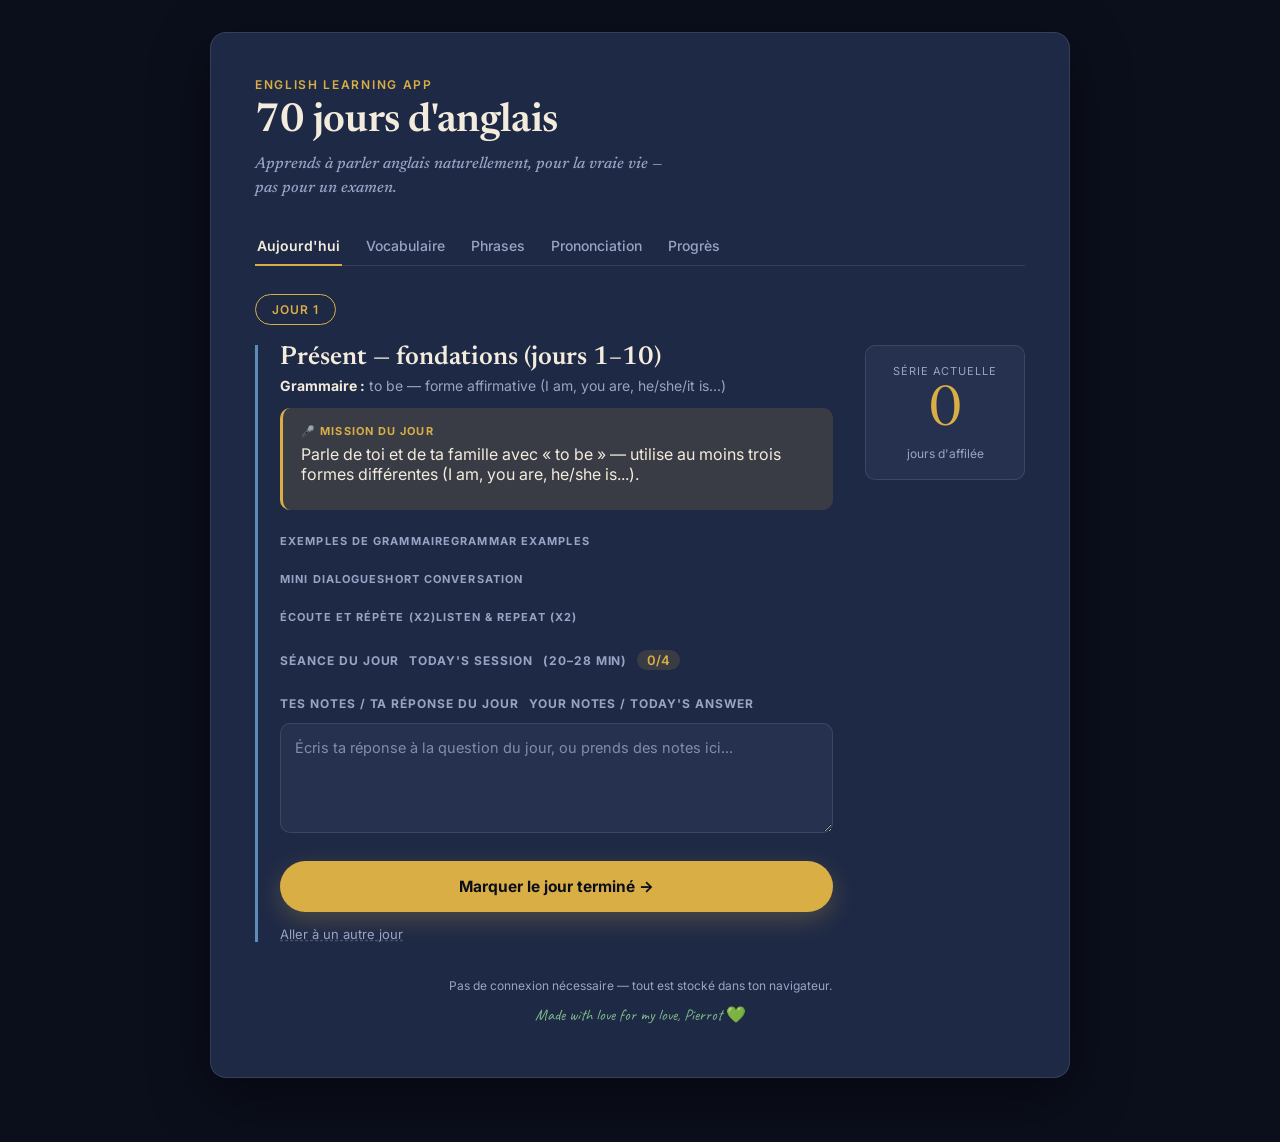
==== index.html @ 6ccd741b "Add files via upload" ====
<!DOCTYPE html>
<html lang="fr" translate="no">
<head>
<meta charset="UTF-8">
<meta name="viewport" content="width=device-width, initial-scale=1.0">
<meta name="google" content="notranslate">
<title>English Learning App — 70 jours d'anglais</title>
<link rel="preconnect" href="https://fonts.googleapis.com">
<link rel="preconnect" href="https://fonts.gstatic.com" crossorigin>
<link href="https://fonts.googleapis.com/css2?family=Newsreader:ital,opsz,wght@0,72,400;0,72,600;1,72,500&family=Inter:wght@400;500;600&family=Caveat:wght@600;700&display=swap" rel="stylesheet">
<link rel="stylesheet" href="style.css">
</head>
<body>

<div class="notebook">
  <div class="margin-rule"></div>

  <header class="page-header">
    <p class="eyebrow">english learning app</p>
    <h1>70 jours d'anglais</h1>
    <p class="subtitle">Apprends à parler anglais naturellement, pour la vraie vie — pas pour un examen.</p>
  </header>

  <nav class="tabs" id="tabs">
    <button class="tab active" data-tab="today">Aujourd'hui</button>
    <button class="tab" data-tab="vocab">Vocabulaire</button>
    <button class="tab" data-tab="phrases">Phrases</button>
    <button class="tab" data-tab="pronunciation">Prononciation</button>
    <button class="tab" data-tab="progress">Progrès</button>
  </nav>

  <main>

    <section id="today" class="panel active">
      <div class="stamp" id="day-stamp">Jour 1</div>
      <div class="today-grid">
        <div class="today-main" id="today-main" style="--block-color: #5B8DB8;">
          <h2 id="block-title">—</h2>
          <p class="meta"><strong>Grammaire :</strong> <span id="block-grammar"></span></p>

          <div id="prompt-section">
            <div class="prompt-box">
              <p class="prompt-label" id="prompt-label">🎤 Mission du jour</p>
              <p class="prompt-text" id="today-prompt"></p>
              <button class="speak-btn small" id="speak-prompt">🔊 écouter</button>
            </div>
          </div>

          <div id="learning-section">
            <div id="conjugation-tables"></div>

            <h4 class="learning-subhead" id="today-vocab-examples-heading">Exemples de grammaire<span class="subhead-en">Grammar examples</span></h4>
            <div id="today-vocab-examples" class="example-sentence-list"></div>

            <h4 class="learning-subhead" id="today-dialogue-heading">Mini dialogue<span class="subhead-en">Short conversation</span></h4>
            <div id="today-dialogue" class="dialogue-box"></div>

            <h4 class="learning-subhead" id="today-listening-heading">Écoute et répète (x2)<span class="subhead-en">Listen &amp; repeat (x2)</span></h4>
            <div id="today-listening" class="example-sentence-list"></div>

            <div id="today-notice" class="notice-box"></div>
            <div id="today-mistake" class="notice-box mistake-box"></div>
          </div>

          <div id="chapter-banner"></div>

          <h3 id="session-heading">
            Séance du jour<span class="subhead-en">Today's session</span> (20–28 min)
            <span class="checklist-progress" id="checklist-progress">0/4</span>
          </h3>
          <ul class="checklist" id="session-checklist"></ul>

          <h3><span id="notes-heading-fr">Tes notes / ta réponse du jour</span><span class="subhead-en" id="notes-heading-en">Your notes / today's answer</span></h3>
          <textarea id="day-notes" class="notes-pad" placeholder="Écris ta réponse à la question du jour, ou prends des notes ici..."></textarea>

          <div class="day-controls">
            <button class="primary-btn" id="complete-day-btn">Marquer le jour terminé →</button>
            <details class="day-jump">
              <summary>Aller à un autre jour</summary>
              <div class="day-jump-inner">
                <label for="jump-input">Jour</label>
                <input type="number" id="jump-input" min="1" max="70" value="1">
                <button id="jump-btn">OK</button>
              </div>
            </details>
          </div>
        </div>
        <div class="today-side">
          <p class="side-label">Série actuelle</p>
          <p class="streak-number" id="streak-number">0</p>
          <p class="side-sub">jours d'affilée</p>
        </div>
      </div>
    </section>

    <section id="vocab" class="panel">
      <h2>Les ~270 mots du cœur</h2>
      <p class="intro-text">Organisés par fonction, pas par fréquence brute. Clique le haut-parleur pour entendre la prononciation.</p>
      <div id="vocab-list"></div>
    </section>

    <section id="phrases" class="panel">
      <h2>40 formules à retenir en bloc</h2>
      <p class="intro-text">Ne les conjugue pas dans ta tête — apprends-les comme des mots entiers.</p>
      <div id="phrases-list" class="card-list"></div>
    </section>

    <section id="pronunciation" class="panel">
      <h2>Les sons qui posent problème</h2>
      <p class="intro-text">Un schéma de prononciation à la fois, valable pour tous les mots qui suivent ce patron.</p>
      <div id="pronunciation-list"></div>
    </section>

    <section id="progress" class="panel">
      <h2>Les 70 jours</h2>
      <div class="grid-60" id="grid-60"></div>
      <button class="reset-btn" id="reset-btn">Réinitialiser la progression</button>
    </section>

  </main>

  <footer class="page-footer">
    <p>Pas de connexion nécessaire — tout est stocké dans ton navigateur.</p>
    <p class="footer-dedication">Made with love for my love, Pierrot 💚</p>
  </footer>
</div>

<script src="data.js"></script>
<script src="script.js"></script>
</body>
</html>
---- style.css ----
/* ===== Tokens =====
   Same variable names as before so every rule below still resolves — only
   the palette, shapes and type treatment changed. Deep navy page, a
   slightly-lighter navy for cards, gold as the primary accent (CTAs, tabs,
   focus), coral as the secondary accent (highlights, "did you know" box),
   sage green reserved for streak/completion so it doesn't compete with gold. */
:root {
  --page-bg: #0B0F1C;
  --paper: #1E2946;         /* card / panel background (was cream paper) */
  --paper-alt: #26314F;     /* secondary panel / hover / speaker-b bubble */
  --grid-line: rgba(255, 255, 255, 0.10);
  --grid-line-strong: rgba(255, 255, 255, 0.18);
  --margin-red: #E2795A;    /* coral accent */
  --ink: #F3ECDD;           /* cream headline / primary text */
  --ink-soft: #9AA3C4;      /* muted secondary text */
  --accent: #D9AE45;        /* gold — primary interactive accent */
  --accent-soft: rgba(217, 174, 69, 0.14);
  --accent-dark: #B98F2E;   /* gold hover/active */
  --stamp-green: #7FB98A;   /* sage — streak / completion */
  --warm-complete: #D9AE45;
  --warm-complete-hover: #C29A38;
  --notice-gold: #E2795A;   /* coral — "did you know" callout */
  --notice-gold-soft: rgba(226, 121, 90, 0.13);
  --shadow: rgba(0, 0, 0, 0.45);
  --radius: 10px;
}

* { box-sizing: border-box; }

html, body {
  margin: 0;
  padding: 0;
  background: var(--page-bg);
  color: var(--ink);
  font-family: 'Inter', sans-serif;
}

@media (prefers-reduced-motion: reduce) {
  * { transition: none !important; animation: none !important; }
}

/* ===== Page card ===== */
.notebook {
  position: relative;
  max-width: 860px;
  margin: 32px auto 64px;
  background: var(--paper);
  border: 1px solid var(--grid-line);
  box-shadow: 0 20px 60px var(--shadow);
  border-radius: 16px;
  padding: 44px 44px 36px;
}

/* The red notebook margin rule is retired with the notebook look. */
.margin-rule { display: none; }

/* ===== Header ===== */
.page-header { margin-bottom: 26px; }

.eyebrow {
  font-family: 'Inter', sans-serif;
  font-weight: 600;
  font-size: 12px;
  letter-spacing: 0.14em;
  text-transform: uppercase;
  color: var(--accent);
  margin: 0 0 10px;
}

.page-header h1 {
  font-family: 'Newsreader', serif;
  font-weight: 600;
  font-size: 40px;
  margin: 0 0 10px;
  color: var(--ink);
  letter-spacing: -0.01em;
}

.subtitle {
  margin: 0;
  color: var(--ink-soft);
  font-size: 16px;
  font-family: 'Newsreader', serif;
  font-style: italic;
  font-weight: 500;
  line-height: 1.5;
  max-width: 46ch;
}

/* ===== Tabs ===== */
.tabs {
  display: flex;
  gap: 22px;
  border-bottom: 1px solid var(--grid-line);
  margin-bottom: 28px;
  flex-wrap: wrap;
}

.tab {
  font-family: 'Inter', sans-serif;
  font-size: 14px;
  font-weight: 500;
  background: transparent;
  border: none;
  padding: 10px 2px;
  cursor: pointer;
  color: var(--ink-soft);
  border-radius: 0;
  position: relative;
  top: 1px;
  border-bottom: 2px solid transparent;
  transition: color 0.15s ease, border-color 0.15s ease;
}

.tab:hover { color: var(--ink); }

.tab.active {
  color: var(--ink);
  background: transparent;
  border-bottom: 2px solid var(--accent);
  font-weight: 600;
}

.tab:focus-visible, button:focus-visible, input:focus-visible {
  outline: 2px solid var(--accent);
  outline-offset: 2px;
}

/* ===== Panels ===== */
.panel { display: none; }
.panel.active { display: block; animation: fade-in 0.25s ease; }

@keyframes fade-in {
  from { opacity: 0; transform: translateY(4px); }
  to { opacity: 1; transform: translateY(0); }
}

h2 {
  font-family: 'Newsreader', serif;
  font-size: 26px;
  font-weight: 600;
  margin: 0 0 6px;
  color: var(--ink);
}

h3 {
  font-family: 'Inter', sans-serif;
  font-size: 12px;
  font-weight: 700;
  letter-spacing: 0.08em;
  text-transform: uppercase;
  color: var(--ink-soft);
  margin: 26px 0 12px;
  display: flex;
  align-items: baseline;
  gap: 10px;
}

.intro-text { color: var(--ink-soft); font-size: 14px; margin-bottom: 22px; }

/* ===== Today panel ===== */
.stamp {
  display: inline-flex;
  align-items: center;
  justify-content: center;
  font-family: 'Inter', sans-serif;
  font-weight: 600;
  font-size: 12px;
  letter-spacing: 0.08em;
  text-transform: uppercase;
  color: var(--accent);
  border: 1px solid var(--accent);
  border-radius: 999px;
  padding: 7px 16px;
  margin-bottom: 20px;
}

.today-grid {
  display: grid;
  grid-template-columns: 1fr 160px;
  gap: 32px;
}

/* Per-block colour band: a soft left border that tints as you move through
   phases of the program (present → blue, passé composé → amber, etc.) */
.today-main {
  border-left: 3px solid var(--block-color, var(--accent));
  padding-left: 22px;
}

@media (max-width: 640px) {
  .today-grid { grid-template-columns: 1fr; }
  .notebook { padding: 30px 22px 28px; border-radius: 14px; }
  .today-main { padding-left: 16px; }
}

.meta { font-size: 14px; margin: 4px 0; color: var(--ink-soft); }
.meta strong { color: var(--ink); }

.prompt-box {
  background: var(--accent-soft);
  border-left: 3px solid var(--accent);
  border-radius: var(--radius);
  padding: 16px 18px;
  margin: 14px 0;
}

.prompt-label {
  font-family: 'Inter', sans-serif;
  font-weight: 700;
  font-size: 11px;
  letter-spacing: 0.1em;
  text-transform: uppercase;
  color: var(--accent);
  margin: 0 0 6px;
}

.prompt-text { margin: 0 0 10px; font-size: 16px; color: var(--ink); }

/* ===== Today's focus vocab chips ===== */
.vocab-chip-row {
  display: flex;
  flex-wrap: wrap;
  gap: 8px;
  margin: 0 0 18px;
}
.vocab-chip-row:empty { display: none; }

.vocab-chip {
  display: flex;
  align-items: center;
  gap: 6px;
  background: var(--paper-alt);
  border: 1px solid var(--grid-line);
  border-radius: 16px;
  padding: 5px 6px 5px 12px;
  font-size: 13.5px;
}
.vocab-chip .chip-fr { font-weight: 600; color: var(--ink); }
.vocab-chip .chip-en { color: var(--ink-soft); font-size: 12px; margin-left: 4px; }
.vocab-chip button {
  background: none;
  border: none;
  cursor: pointer;
  color: var(--accent);
  font-size: 12px;
  width: 22px;
  height: 22px;
  border-radius: 50%;
}
.vocab-chip button:hover { background: var(--accent-soft); }

/* ===== Learning-section sub-headings (Grammar examples / Mini dialogue / Écoute) ===== */
.learning-subhead {
  font-family: 'Inter', sans-serif;
  font-weight: 700;
  font-size: 11px;
  letter-spacing: 0.1em;
  text-transform: uppercase;
  color: var(--ink-soft);
  margin: 24px 0 10px;
  display: block;
}
/* Hide a subhead whenever its content div right after it is empty — the
   heading and the list are toggled together from script.js. */

/* ===== Today's example sentences ===== */
.example-sentence-list { margin: 0 0 6px; }
.example-sentence-list:empty { display: none; }

.example-sentence {
  display: flex;
  align-items: center;
  justify-content: space-between;
  gap: 12px;
  background: var(--paper-alt);
  border: 1px solid var(--grid-line);
  border-radius: var(--radius);
  padding: 10px 12px;
  margin-bottom: 8px;
}
.example-sentence-text { flex: 1; }
.ex-fr { display: block; font-weight: 600; font-size: 14.5px; color: var(--ink); }
.ex-en { display: block; color: var(--ink-soft); font-size: 12.5px; margin-top: 2px; }

/* ===== Mini dialogue (chat-bubble style, A left / B right) ===== */
.dialogue-box { margin: 0 0 6px; display: flex; flex-direction: column; gap: 8px; }
.dialogue-box:empty { display: none; }

.dialogue-line { display: flex; }
.dialogue-line.speaker-a { justify-content: flex-start; }
.dialogue-line.speaker-b { justify-content: flex-end; }

.dialogue-bubble {
  display: flex;
  align-items: center;
  gap: 8px;
  max-width: 82%;
  border-radius: 14px;
  padding: 9px 12px;
  border: 1px solid var(--grid-line);
}
.dialogue-line.speaker-a .dialogue-bubble {
  background: var(--paper-alt);
  border-top-left-radius: 4px;
}
.dialogue-line.speaker-b .dialogue-bubble {
  background: var(--accent-soft);
  border-top-right-radius: 4px;
}

.dialogue-speaker {
  font-family: 'Inter', sans-serif;
  font-weight: 700;
  font-size: 11px;
  color: var(--page-bg);
  background: var(--accent);
  flex-shrink: 0;
  width: 20px;
  height: 20px;
  border-radius: 50%;
  display: inline-flex;
  align-items: center;
  justify-content: center;
}
.dialogue-text { flex: 1; }
.dialogue-text .ex-fr { font-size: 14px; }
.dialogue-text .ex-en { font-size: 12px; }

@media (max-width: 640px) {
  .dialogue-bubble { max-width: 92%; }
}

/* ===== "Did you notice?" callout ===== */
.notice-box {
  background: var(--notice-gold-soft);
  border-left: 3px solid var(--notice-gold);
  border-radius: var(--radius);
  padding: 14px 16px;
  margin: 16px 0 6px;
}
.notice-box:empty { display: none; }
.notice-label {
  font-family: 'Inter', sans-serif;
  font-weight: 700;
  font-size: 11px;
  letter-spacing: 0.1em;
  text-transform: uppercase;
  color: var(--notice-gold);
  margin: 0 0 6px;
}
.notice-text { margin: 0; font-size: 13.5px; color: var(--ink); line-height: 1.55; }

/* ===== Conjugation tables ===== */
#conjugation-tables { margin-bottom: 6px; }

.conj-table {
  background: var(--paper-alt);
  border: 1px solid var(--grid-line);
  border-radius: var(--radius);
  padding: 0;
  margin: 14px 0;
  overflow: hidden;
}
.conj-table > summary,
.conj-table > .conj-table-header {
  font-family: 'Inter', sans-serif;
  font-weight: 600;
  font-size: 14px;
  color: var(--ink);
  padding: 12px 16px;
  cursor: pointer;
  list-style: none;
  display: flex;
  align-items: center;
  justify-content: space-between;
}
.conj-table > summary::-webkit-details-marker { display: none; }
.conj-table > summary::after {
  content: "▾";
  font-family: 'Inter', sans-serif;
  font-size: 12px;
  color: var(--accent);
  transition: transform 0.15s ease;
}
.conj-table[open] > summary::after { transform: rotate(180deg); }

.conj-table-body { padding: 0 16px 14px; }
.conj-table table { width: 100%; border-collapse: collapse; }
.conj-table tr { border-bottom: 1px dashed var(--grid-line); }
.conj-table tr:last-child { border-bottom: none; }
.conj-pronoun { padding: 6px 8px 6px 0; color: var(--ink-soft); font-size: 14px; width: 40%; }
.conj-form { padding: 6px 8px; font-weight: 600; font-size: 14.5px; color: var(--ink); }
.conj-table .speak-btn { width: 28px; height: 28px; font-size: 12px; }
.conj-note { font-size: 13px; color: var(--ink-soft); margin: 10px 0 0; }

/* ===== Checklist with progress counter ===== */
.checklist-progress {
  font-family: 'Inter', sans-serif;
  font-size: 13px;
  font-weight: 600;
  color: var(--accent);
  background: var(--accent-soft);
  border-radius: 12px;
  padding: 2px 10px;
  text-transform: none;
  letter-spacing: normal;
}
.checklist-progress.complete {
  color: var(--page-bg);
  background: var(--stamp-green);
}

.checklist { list-style: none; padding: 0; margin: 0; }
.checklist li {
  display: flex;
  align-items: flex-start;
  gap: 10px;
  padding: 8px 0;
  border-bottom: 1px dashed var(--grid-line);
  font-size: 14px;
}
.checklist li input { margin-top: 3px; accent-color: var(--accent); }
.checklist-text { display: flex; flex-direction: column; }
.checklist-fr { font-weight: 500; color: var(--ink); }
.checklist-en { font-size: 12px; color: var(--ink-soft); margin-top: 2px; }
.checklist li.step-done .checklist-fr,
.checklist li.step-done .checklist-en { color: var(--ink-soft); text-decoration: line-through; }

.notes-pad {
  width: 100%;
  min-height: 110px;
  padding: 12px 14px;
  font-family: 'Inter', sans-serif;
  font-size: 14.5px;
  color: var(--ink);
  border: 1px solid var(--grid-line);
  border-radius: var(--radius);
  background: var(--paper-alt);
  line-height: 24px;
  resize: vertical;
}
.notes-pad::placeholder { color: var(--ink-soft); opacity: 0.8; }
.notes-pad:focus { outline: 2px solid var(--accent); outline-offset: 1px; }

/* ===== Day controls ===== */
.day-controls {
  margin-top: 24px;
  display: flex;
  flex-direction: column;
  gap: 14px;
}

.primary-btn {
  width: 100%;
  background: var(--warm-complete);
  color: var(--page-bg);
  border: none;
  padding: 16px 20px;
  border-radius: 999px;
  font-family: 'Inter', sans-serif;
  font-weight: 700;
  font-size: 15.5px;
  cursor: pointer;
  transition: background 0.15s ease, transform 0.1s ease;
  box-shadow: 0 8px 24px rgba(217, 174, 69, 0.25);
}
.primary-btn:hover { background: var(--warm-complete-hover); }
.primary-btn:active { transform: scale(0.99); }

/* Jump-to-day tucked into a low-emphasis disclosure, since it's used rarely */
.day-jump {
  align-self: flex-start;
  font-size: 13px;
  color: var(--ink-soft);
}
.day-jump summary {
  cursor: pointer;
  list-style: none;
  color: var(--ink-soft);
  text-decoration: underline dashed;
  text-decoration-color: var(--grid-line-strong);
}
.day-jump summary::-webkit-details-marker { display: none; }
.day-jump-inner {
  display: flex;
  align-items: center;
  gap: 8px;
  margin-top: 10px;
}
.day-jump input {
  width: 56px;
  padding: 6px 8px;
  border: 1px solid var(--grid-line);
  border-radius: var(--radius);
  font-family: 'Inter', sans-serif;
  background: var(--paper-alt);
  color: var(--ink);
}
.day-jump button {
  border: 1px solid var(--grid-line);
  background: var(--paper-alt);
  color: var(--ink);
  padding: 6px 10px;
  border-radius: var(--radius);
  cursor: pointer;
}

@media (max-width: 640px) {
  .day-controls { gap: 10px; }
}

.today-side {
  background: var(--paper-alt);
  border: 1px solid var(--grid-line);
  border-radius: var(--radius);
  padding: 18px;
  text-align: center;
  align-self: start;
}
.side-label { font-size: 11px; color: var(--ink-soft); margin: 0 0 6px; text-transform: uppercase; letter-spacing: 0.08em; }
.streak-number { font-family: 'Newsreader', serif; font-size: 56px; margin: 0; color: var(--accent); line-height: 1; }
.side-sub { font-size: 12px; color: var(--ink-soft); margin: 6px 0 0; }

@media (max-width: 640px) {
  .streak-number { font-size: 48px; }
}

/* ===== Vocab & phrases ===== */
.category-block { margin-bottom: 26px; }
.category-block h3 { margin-top: 0; }

.word-row {
  display: flex;
  align-items: center;
  justify-content: space-between;
  padding: 9px 0;
  border-bottom: 1px dashed var(--grid-line);
  font-size: 14.5px;
}

.word-fr { font-weight: 600; color: var(--ink); }
.word-en { color: var(--ink-soft); font-size: 13.5px; margin-left: 10px; }
.word-left { flex: 1; }

.speak-btn {
  background: var(--accent-soft);
  border: none;
  color: var(--accent);
  border-radius: 50%;
  width: 32px;
  height: 32px;
  cursor: pointer;
  font-size: 14px;
  flex-shrink: 0;
  transition: background 0.15s ease, color 0.15s ease;
}
.speak-btn:hover { background: var(--accent); color: var(--page-bg); }
.speak-btn.small { width: auto; height: auto; border-radius: 999px; padding: 6px 12px; font-size: 13px; }

.card-list .word-row { padding: 12px 0; }

/* ===== Pronunciation ===== */
.pattern-card {
  background: var(--paper-alt);
  border: 1px solid var(--grid-line);
  border-radius: var(--radius);
  padding: 16px 18px;
  margin-bottom: 14px;
}
.pattern-card h4 {
  font-family: 'Newsreader', serif;
  font-weight: 600;
  font-size: 19px;
  color: var(--margin-red);
  margin: 0 0 4px;
}
.pattern-card p { font-size: 14px; color: var(--ink-soft); margin: 0 0 10px; }
.pattern-examples { display: flex; flex-wrap: wrap; gap: 8px; }
.example-chip {
  display: flex;
  align-items: center;
  gap: 6px;
  background: var(--accent-soft);
  border-radius: 16px;
  padding: 5px 10px 5px 12px;
  font-size: 13px;
  color: var(--ink);
}
.example-chip button { background: none; border: none; cursor: pointer; color: var(--accent); font-size: 13px; }

/* ===== Progress grid ===== */
.grid-60 {
  display: grid;
  grid-template-columns: repeat(10, 1fr);
  gap: 8px;
  margin-bottom: 20px;
}
@media (max-width: 640px) {
  .grid-60 { grid-template-columns: repeat(6, 1fr); }
}

.day-cell {
  aspect-ratio: 1;
  border: 1px solid var(--grid-line);
  border-radius: 50%;
  background: var(--paper-alt);
  font-size: 12px;
  display: flex;
  align-items: center;
  justify-content: center;
  cursor: pointer;
  color: var(--ink-soft);
  transition: transform 0.1s ease;
}
.day-cell:hover { transform: scale(1.08); }
.day-cell.done { background: var(--accent); color: var(--page-bg); border-color: var(--accent); font-weight: 700; }
.day-cell.current { border: 2px solid var(--accent); color: var(--accent); font-weight: 700; background: var(--accent-soft); }

.reset-btn {
  background: none;
  border: 1px solid var(--grid-line);
  color: var(--ink-soft);
  padding: 8px 14px;
  border-radius: 999px;
  font-size: 13px;
  cursor: pointer;
}
.reset-btn:hover { border-color: var(--margin-red); color: var(--margin-red); }

/* ===== Chapter banner (Days 56-60) — links out to the story pages ===== */
.chapter-banner {
  background: linear-gradient(135deg, var(--page-bg) 0%, var(--paper-alt) 100%);
  border: 1px solid var(--grid-line);
  border-radius: var(--radius);
  padding: 18px 20px;
  margin: 20px 0 6px;
  color: var(--ink);
}
.chapter-banner--soon { opacity: 0.65; }
.chapter-banner-label {
  font-size: 11px;
  letter-spacing: 0.12em;
  text-transform: uppercase;
  color: var(--accent);
  margin-bottom: 6px;
  font-family: 'Inter', sans-serif;
  font-weight: 600;
}
.chapter-banner-title {
  font-family: 'Newsreader', serif;
  font-size: 20px;
  font-weight: 600;
  margin-bottom: 14px;
  color: var(--ink);
}
.chapter-coming { font-style: italic; font-size: 16px; color: var(--ink-soft); margin-bottom: 0; }
.chapter-banner-btn {
  display: inline-block;
  background: var(--accent);
  color: var(--page-bg);
  font-family: 'Inter', sans-serif;
  font-weight: 700;
  font-size: 13px;
  padding: 9px 18px;
  border-radius: 999px;
  text-decoration: none;
  transition: background 0.15s ease;
}
.chapter-banner-btn:hover { background: var(--accent-dark); }

/* ===== Footer ===== */
.page-footer {
  text-align: center;
  font-size: 12px;
  color: var(--ink-soft);
  margin-top: 36px;
}

/* ===== "Common mistake for French speakers" callout — English app addition ===== */
.mistake-box {
  background: rgba(217, 83, 79, 0.13);
  border-left: 3px solid #D9534F;
}
.mistake-box .notice-label {
  color: #D9534F;
}
.mistake-wrong { color: #D9534F; text-decoration: line-through; }
.mistake-right { color: var(--stamp-green); font-weight: 600; }

.footer-dedication {
  margin-top: 6px;
  font-family: 'Caveat', cursive;
  font-size: 16px;
  color: var(--stamp-green);
}
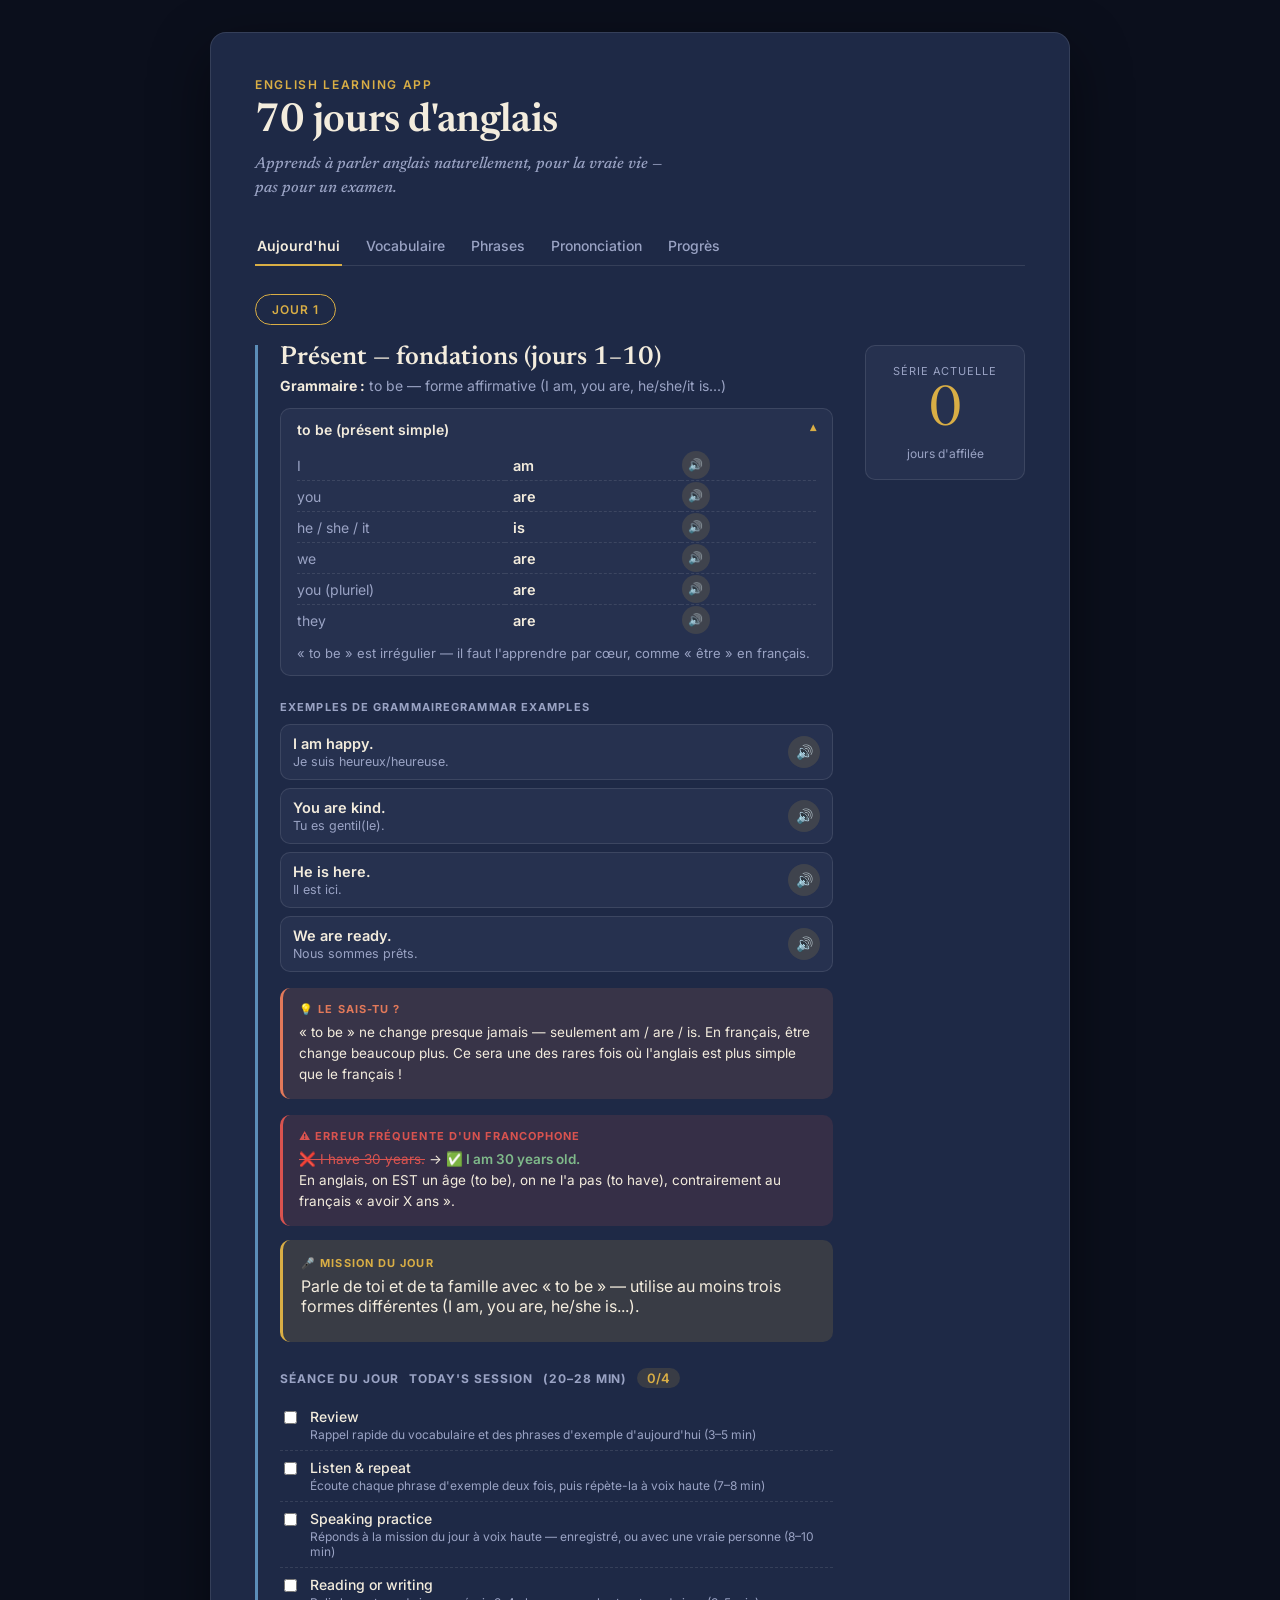
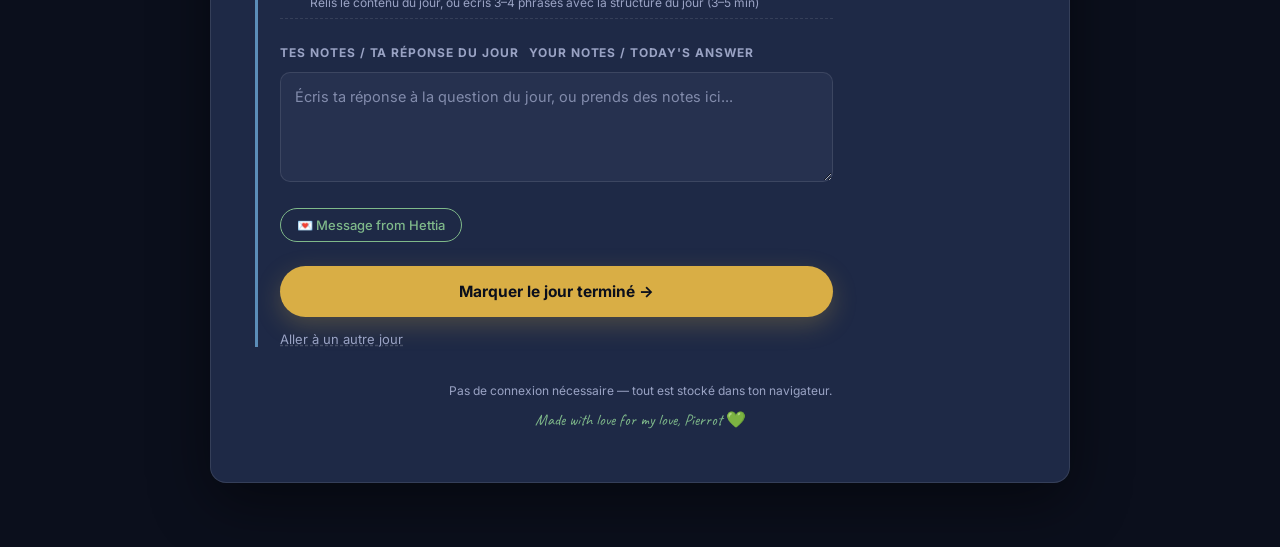
==== commit 8dc70b66: "Add files via upload" ====
--- a/index.html
+++ b/index.html
@@ -73,6 +73,11 @@
           <h3><span id="notes-heading-fr">Tes notes / ta réponse du jour</span><span class="subhead-en" id="notes-heading-en">Your notes / today's answer</span></h3>
           <textarea id="day-notes" class="notes-pad" placeholder="Écris ta réponse à la question du jour, ou prends des notes ici..."></textarea>
 
+          <div class="hettia-note" id="hettia-note">
+            <button class="hettia-note-btn" id="hettia-note-btn" type="button">💌 Message from Hettia</button>
+            <p class="hettia-note-text" id="hettia-note-text" hidden></p>
+          </div>
+
           <div class="day-controls">
             <button class="primary-btn" id="complete-day-btn">Marquer le jour terminé →</button>
             <details class="day-jump">
--- a/style.css
+++ b/style.css
@@ -688,6 +688,43 @@
 .mistake-wrong { color: #D9534F; text-decoration: line-through; }
 .mistake-right { color: var(--stamp-green); font-weight: 600; }
 
+.hettia-note {
+  margin-top: 22px;
+  display: flex;
+  flex-direction: column;
+  gap: 8px;
+}
+
+.hettia-note-btn {
+  align-self: flex-start;
+  background: transparent;
+  border: 1px solid var(--stamp-green);
+  color: var(--stamp-green);
+  padding: 8px 16px;
+  border-radius: 999px;
+  font-family: 'Inter', sans-serif;
+  font-size: 13px;
+  font-weight: 500;
+  cursor: pointer;
+  transition: background 0.15s ease;
+}
+.hettia-note-btn:hover { background: rgba(127, 185, 138, 0.12); }
+.hettia-note-btn:active { transform: scale(0.99); }
+
+.hettia-note-text {
+  margin: 0;
+  padding: 12px 16px;
+  background: rgba(127, 185, 138, 0.1);
+  border-left: 3px solid var(--stamp-green);
+  border-radius: 6px;
+  color: var(--ink);
+  font-family: 'Newsreader', serif;
+  font-style: italic;
+  font-size: 15px;
+  line-height: 1.6;
+  white-space: pre-line;
+}
+
 .footer-dedication {
   margin-top: 6px;
   font-family: 'Caveat', cursive;
